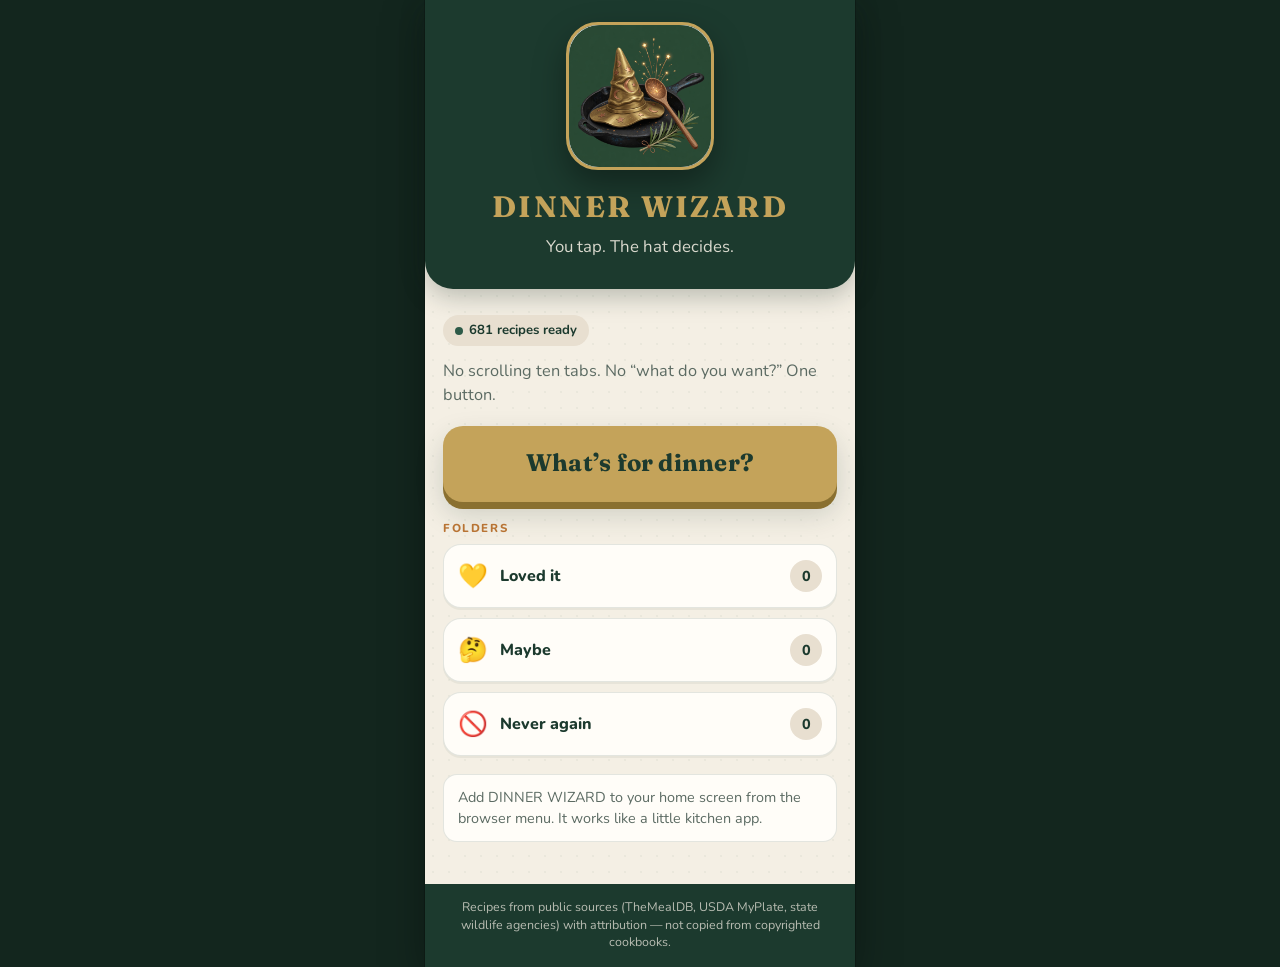
==== index.html @ 242fbac2 "DINNER WIZARD: family dinner picker with 681 public recipes" ====
<!DOCTYPE html>
<html lang="en">
<head>
  <meta charset="utf-8">
  <meta name="viewport" content="width=device-width, initial-scale=1, viewport-fit=cover">
  <meta name="theme-color" content="#1c3a2e">
  <meta name="description" content="DINNER WIZARD — a family dinner picker. You tap. The hat decides.">
  <meta name="apple-mobile-web-app-capable" content="yes">
  <meta name="mobile-web-app-capable" content="yes">
  <meta name="apple-mobile-web-app-status-bar-style" content="black-translucent">
  <meta name="apple-mobile-web-app-title" content="DINNER WIZARD">
  <title>DINNER WIZARD</title>
  <link rel="manifest" href="./manifest.json">
  <link rel="icon" href="./icons/icon.svg" type="image/svg+xml">
  <link rel="apple-touch-icon" href="./icons/wizard.jpg">
  <link rel="preconnect" href="https://fonts.googleapis.com">
  <link rel="preconnect" href="https://fonts.gstatic.com" crossorigin>
  <link href="https://fonts.googleapis.com/css2?family=Fraunces:opsz,wght@9..144,500;9..144,700&family=Nunito:wght@400;600;700;800&display=swap" rel="stylesheet">
  <link rel="stylesheet" href="./styles.css">
</head>
<body>
  <div id="app">
    <a class="skip-link" href="#main">Skip to content</a>
    <header id="top"></header>
    <main id="main"></main>
    <footer class="site-foot">
      <p>Recipes from public sources (TheMealDB, USDA MyPlate, state wildlife agencies) with attribution — not copied from copyrighted cookbooks.</p>
    </footer>
  </div>
  <script src="./app.js" defer></script>
</body>
</html>
---- styles.css ----
:root {
  --forest: #1c3a2e;
  --forest-deep: #13261e;
  --forest-soft: #2d5a48;
  --gold: #c4a35a;
  --gold-bright: #d4b56c;
  --gold-shadow: #8a7030;
  --cream: #f4efe4;
  --cream-dark: #e8dfd0;
  --copper: #b87333;
  --copper-soft: #c4894a;
  --ink: #1a241f;
  --muted: #5c6b63;
  --card: #fffdf8;
  --line: rgba(28, 58, 46, 0.12);
  --loved: #2d5a48;
  --maybe: #8a6a32;
  --never: #8b3a3a;
  --radius: 18px;
  --tap: 56px;
  --safe-top: env(safe-area-inset-top, 0px);
  --safe-bot: env(safe-area-inset-bottom, 0px);
}

*,
*::before,
*::after {
  box-sizing: border-box;
}

html,
body {
  margin: 0;
  padding: 0;
  min-height: 100%;
}

html {
  background: var(--forest-deep);
}

body {
  font-family: Nunito, "Segoe UI", system-ui, sans-serif;
  color: var(--ink);
  background: var(--forest-deep);
  line-height: 1.45;
  -webkit-font-smoothing: antialiased;
  -webkit-text-size-adjust: 100%;
  text-size-adjust: 100%;
}

img {
  max-width: 100%;
  display: block;
}

button,
input {
  font: inherit;
  color: inherit;
}

button {
  touch-action: manipulation;
  -webkit-tap-highlight-color: transparent;
  cursor: pointer;
  user-select: none;
}

h1,
h2,
h3,
.brand,
.serif {
  font-family: Fraunces, Georgia, "Times New Roman", serif;
  font-optical-sizing: auto;
}

#app {
  max-width: 430px;
  margin: 0 auto;
  min-height: 100dvh;
  min-height: 100vh;
  background-color: var(--cream);
  background-image: radial-gradient(rgba(28, 58, 46, 0.045) 1px, transparent 1px);
  background-size: 16px 16px;
  display: flex;
  flex-direction: column;
  box-shadow: 0 0 0 1px rgba(0, 0, 0, 0.2), 0 12px 40px rgba(0, 0, 0, 0.35);
}

.skip-link {
  position: absolute;
  left: -999px;
  top: 0;
  background: var(--gold);
  color: var(--forest);
  padding: 8px 12px;
  z-index: 20;
}

.skip-link:focus {
  left: 8px;
  top: 8px;
}

#main {
  flex: 1;
  padding: 18px 18px 28px;
  padding-bottom: calc(28px + var(--safe-bot));
}

.site-foot {
  padding: 14px 20px calc(16px + var(--safe-bot));
  background: var(--forest);
  color: rgba(244, 239, 228, 0.72);
  font-size: 0.78rem;
  line-height: 1.4;
  text-align: center;
}

.site-foot p {
  margin: 0;
}

/* ----- top bars ----- */

.hero {
  background: var(--forest);
  color: var(--cream);
  text-align: center;
  padding: calc(22px + var(--safe-top)) 22px 30px;
  border-radius: 0 0 28px 28px;
  box-shadow: 0 8px 24px rgba(19, 38, 30, 0.25);
}

.hero-icon {
  width: 148px;
  height: 148px;
  margin: 0 auto;
  border-radius: 32px;
  object-fit: cover;
  border: 3px solid var(--gold);
  box-shadow: 0 14px 32px rgba(0, 0, 0, 0.35);
  background: var(--forest-soft);
}

.hero h1 {
  margin: 16px 0 6px;
  color: var(--gold);
  font-size: 1.85rem;
  letter-spacing: 0.08em;
  font-weight: 700;
}

.hero .tagline {
  margin: 0;
  color: var(--cream);
  opacity: 0.88;
  font-size: 1.05rem;
}

.topbar {
  display: flex;
  align-items: center;
  gap: 10px;
  background: var(--forest);
  color: var(--cream);
  padding: calc(10px + var(--safe-top)) 12px 12px;
  min-height: calc(52px + var(--safe-top));
}

.topbar .brand {
  flex: 1;
  margin: 0;
  color: var(--gold);
  font-size: 1.05rem;
  letter-spacing: 0.07em;
  font-weight: 700;
  text-align: center;
}

.topbar .mark {
  width: 36px;
  height: 36px;
  border-radius: 10px;
  object-fit: cover;
  border: 1.5px solid var(--gold);
}

.icon-btn {
  width: var(--tap);
  height: var(--tap);
  min-width: var(--tap);
  border: 0;
  border-radius: 14px;
  background: rgba(244, 239, 228, 0.08);
  color: var(--gold);
  font-size: 1.4rem;
  display: grid;
  place-items: center;
}

.icon-btn:active {
  background: rgba(196, 163, 90, 0.22);
}

.ghost-space {
  width: var(--tap);
  min-width: var(--tap);
}

/* ----- type ----- */

.screen-title {
  margin: 4px 0 8px;
  font-size: 1.7rem;
  font-weight: 700;
  letter-spacing: 0.01em;
  color: var(--forest);
}

.lead {
  margin: 0 0 18px;
  color: var(--muted);
  font-size: 1.02rem;
}

.kicker {
  margin: 0 0 6px;
  text-transform: uppercase;
  letter-spacing: 0.14em;
  font-size: 0.72rem;
  font-weight: 800;
  color: var(--copper);
}

/* ----- buttons ----- */

.btn {
  display: flex;
  align-items: center;
  justify-content: center;
  gap: 8px;
  width: 100%;
  min-height: var(--tap);
  padding: 12px 16px;
  border: 0;
  border-radius: var(--radius);
  font-weight: 800;
  font-size: 1.05rem;
  text-align: center;
}

.btn:disabled {
  opacity: 0.45;
  cursor: not-allowed;
}

.btn.gold {
  background: var(--gold);
  color: var(--forest);
  box-shadow: 0 5px 0 var(--gold-shadow);
}

.btn.gold:active:not(:disabled) {
  transform: translateY(3px);
  box-shadow: 0 2px 0 var(--gold-shadow);
}

.btn.forest {
  background: var(--forest);
  color: var(--cream);
  box-shadow: 0 5px 0 #0c1c16;
}

.btn.forest:active:not(:disabled) {
  transform: translateY(3px);
  box-shadow: 0 2px 0 #0c1c16;
}

.btn.ghost {
  background: transparent;
  color: var(--forest);
  border: 2px solid var(--forest);
}

.btn.ghost:active:not(:disabled) {
  background: var(--cream-dark);
}

.btn.copper {
  background: var(--copper);
  color: #fff8ee;
  box-shadow: 0 5px 0 #8a5520;
}

.btn.copper:active:not(:disabled) {
  transform: translateY(3px);
  box-shadow: 0 2px 0 #8a5520;
}

.btn.surprise {
  background: linear-gradient(180deg, var(--gold-bright), var(--gold));
  color: var(--forest);
  font-family: Fraunces, Georgia, serif;
  font-size: 1.35rem;
  font-weight: 700;
  min-height: 68px;
  margin-bottom: 16px;
  box-shadow: 0 6px 0 var(--gold-shadow);
  letter-spacing: 0.02em;
}

.btn.surprise:active {
  transform: translateY(3px);
  box-shadow: 0 3px 0 var(--gold-shadow);
}

.btn-dinner {
  display: flex;
  align-items: center;
  justify-content: center;
  width: 100%;
  min-height: 76px;
  margin: 8px 0 18px;
  border: 0;
  border-radius: 20px;
  background: var(--gold);
  color: var(--forest);
  font-family: Fraunces, Georgia, serif;
  font-size: 1.5rem;
  font-weight: 700;
  letter-spacing: 0.01em;
  box-shadow: 0 7px 0 var(--gold-shadow), 0 12px 28px rgba(28, 58, 46, 0.18);
}

.btn-dinner:active {
  transform: translateY(4px);
  box-shadow: 0 3px 0 var(--gold-shadow), 0 6px 16px rgba(28, 58, 46, 0.16);
}

.btn-row {
  display: grid;
  gap: 10px;
  margin-top: 18px;
}

.btn-row.two {
  grid-template-columns: 1fr 1fr;
}

.linkish {
  display: block;
  margin: 12px auto 0;
  background: none;
  border: 0;
  color: var(--forest-soft);
  text-decoration: underline;
  text-underline-offset: 3px;
  font-weight: 700;
  min-height: 44px;
}

/* ----- home ----- */

.home-pad {
  padding-top: 8px;
}

.status-pill {
  display: inline-flex;
  align-items: center;
  gap: 6px;
  margin: 0 0 14px;
  padding: 6px 12px;
  border-radius: 999px;
  background: var(--cream-dark);
  color: var(--forest);
  font-size: 0.82rem;
  font-weight: 700;
}

.status-pill.loading::before,
.status-pill.ready::before {
  content: "";
  width: 8px;
  height: 8px;
  border-radius: 50%;
  background: var(--copper);
}

.status-pill.ready::before {
  background: var(--forest-soft);
}

.tonight-card,
.folder-card,
.choice {
  background: var(--card);
  border: 1px solid var(--line);
  border-radius: var(--radius);
  box-shadow: 0 2px 0 rgba(28, 58, 46, 0.06);
}

.tonight-card {
  padding: 16px;
  margin-bottom: 16px;
}

.tonight-card h3 {
  margin: 0 0 4px;
  font-size: 1.2rem;
  color: var(--forest);
}

.muted {
  color: var(--muted);
  margin: 0;
}

.folder-grid {
  display: grid;
  grid-template-columns: 1fr;
  gap: 10px;
  margin-top: 8px;
}

.folder-card {
  display: flex;
  align-items: center;
  gap: 12px;
  width: 100%;
  min-height: 64px;
  padding: 12px 14px;
  text-align: left;
  background: var(--card);
}

.folder-card .count {
  margin-left: auto;
  background: var(--cream-dark);
  color: var(--forest);
  min-width: 32px;
  height: 32px;
  border-radius: 999px;
  display: grid;
  place-items: center;
  font-weight: 800;
  font-size: 0.9rem;
}

.folder-card .emoji {
  font-size: 1.5rem;
}

.folder-card .name {
  font-weight: 800;
  color: var(--forest);
}

/* ----- steps ----- */

.step-dots {
  display: flex;
  gap: 6px;
  margin: 0 0 14px;
}

.step-dots span {
  flex: 1;
  height: 6px;
  border-radius: 999px;
  background: var(--cream-dark);
}

.step-dots span.on {
  background: var(--gold);
}

.step-dots span.done {
  background: var(--forest-soft);
}

/* ----- protein ----- */

.protein-grid {
  display: grid;
  grid-template-columns: 1fr 1fr;
  gap: 10px;
}

.protein {
  display: flex;
  flex-direction: column;
  align-items: center;
  justify-content: center;
  gap: 4px;
  min-height: 76px;
  padding: 10px 8px;
  border: 1px solid var(--line);
  border-radius: 16px;
  background: var(--card);
  color: var(--forest);
  font-weight: 800;
  font-size: 0.92rem;
  line-height: 1.15;
  text-align: center;
}

.protein .emoji {
  font-size: 1.55rem;
  line-height: 1;
}

.protein:active {
  transform: scale(0.98);
  background: var(--cream-dark);
  border-color: var(--gold);
}

.other-card {
  margin-top: 16px;
  padding: 14px;
  background: var(--card);
  border: 1px dashed var(--copper);
  border-radius: var(--radius);
}

.other-card label {
  display: block;
  font-weight: 800;
  color: var(--forest);
  margin-bottom: 8px;
}

.other-row {
  display: grid;
  grid-template-columns: 1fr auto;
  gap: 8px;
}

.other-row input {
  min-height: var(--tap);
  border: 2px solid var(--line);
  border-radius: 14px;
  padding: 0 14px;
  background: #fff;
  width: 100%;
}

.other-row input:focus {
  outline: 3px solid rgba(196, 163, 90, 0.45);
  border-color: var(--gold);
}

.other-row .btn {
  width: auto;
  min-width: 76px;
  padding: 0 16px;
}

/* ----- choice lists ----- */

.choice-list {
  display: grid;
  gap: 10px;
}

.choice {
  display: grid;
  grid-template-columns: auto 1fr;
  gap: 2px 14px;
  width: 100%;
  min-height: 76px;
  padding: 14px 16px;
  text-align: left;
}

.choice .num {
  grid-row: 1 / span 2;
  align-self: center;
  width: 40px;
  height: 40px;
  border-radius: 12px;
  background: var(--forest);
  color: var(--gold);
  display: grid;
  place-items: center;
  font-family: Fraunces, Georgia, serif;
  font-weight: 700;
  font-size: 1.2rem;
}

.choice .clabel {
  font-weight: 800;
  font-size: 1.08rem;
  color: var(--forest);
}

.choice .blurb {
  color: var(--muted);
  font-size: 0.92rem;
}

.choice:active {
  border-color: var(--gold);
  background: #fff8e8;
}

/* ----- people ----- */

.stepper-card {
  background: var(--card);
  border: 1px solid var(--line);
  border-radius: var(--radius);
  padding: 14px 14px 8px;
  margin-bottom: 12px;
}

.stepper {
  display: grid;
  grid-template-columns: 1fr auto auto auto;
  align-items: center;
  gap: 8px;
  min-height: 72px;
}

.stepper .who {
  font-weight: 800;
  font-size: 1.15rem;
  color: var(--forest);
}

.stepper .sub {
  display: block;
  font-weight: 600;
  font-size: 0.82rem;
  color: var(--muted);
}

.stepper .n {
  width: 48px;
  text-align: center;
  font-family: Fraunces, Georgia, serif;
  font-size: 1.8rem;
  font-weight: 700;
  color: var(--forest);
}

.stepper .nudge {
  width: 52px;
  height: 52px;
  border: 0;
  border-radius: 14px;
  background: var(--forest);
  color: var(--gold);
  font-size: 1.6rem;
  font-weight: 700;
  line-height: 1;
}

.stepper .nudge:disabled {
  opacity: 0.35;
}

.stepper + .stepper {
  border-top: 1px solid var(--line);
  padding-top: 8px;
}

.scale-note {
  margin: 8px 2px 16px;
  color: var(--muted);
  font-size: 0.92rem;
}

.scale-note strong {
  color: var(--forest);
}

/* ----- recipe ----- */

.banner {
  padding: 10px 12px;
  border-radius: 12px;
  background: #f3e6c8;
  color: var(--forest);
  font-weight: 700;
  font-size: 0.92rem;
  margin-bottom: 12px;
}

.banner.warn {
  background: #f3ddd3;
}

.chips {
  display: flex;
  flex-wrap: wrap;
  gap: 6px;
  margin: 0 0 14px;
}

.chip {
  background: var(--cream-dark);
  color: var(--forest);
  border-radius: 999px;
  padding: 5px 10px;
  font-size: 0.78rem;
  font-weight: 800;
}

.dish {
  width: 100%;
  height: 200px;
  object-fit: cover;
  border-radius: 16px;
  margin-bottom: 14px;
  background: var(--forest);
}

.recipe h2 {
  margin: 0 0 6px;
  font-size: 1.65rem;
  color: var(--forest);
  line-height: 1.2;
  overflow-wrap: anywhere;
}

.meta {
  display: flex;
  flex-wrap: wrap;
  gap: 8px 14px;
  margin: 0 0 8px;
  color: var(--muted);
  font-size: 0.95rem;
  font-weight: 700;
}

.source a {
  color: var(--copper);
  font-weight: 800;
  text-underline-offset: 2px;
}

.source {
  margin: 0 0 16px;
  font-size: 0.92rem;
}

.block-title {
  margin: 18px 0 8px;
  font-size: 1.15rem;
  color: var(--forest);
}

.ingredients {
  margin: 0;
  padding: 0;
  list-style: none;
}

.ingredients li {
  position: relative;
  padding: 8px 8px 8px 28px;
  border-bottom: 1px solid var(--line);
}

.ingredients li::before {
  content: "•";
  position: absolute;
  left: 8px;
  color: var(--gold);
  font-weight: 800;
}

.steps {
  margin: 0;
  padding: 0;
  list-style: none;
  counter-reset: step;
}

.steps li {
  counter-increment: step;
  display: grid;
  grid-template-columns: 32px 1fr;
  gap: 10px;
  padding: 10px 0;
  border-bottom: 1px solid var(--line);
}

.steps li::before {
  content: counter(step);
  width: 32px;
  height: 32px;
  border-radius: 10px;
  background: var(--forest);
  color: var(--gold);
  display: grid;
  place-items: center;
  font-family: Fraunces, Georgia, serif;
  font-weight: 700;
}

.empty {
  text-align: center;
  padding: 28px 10px 10px;
}

.empty .hat {
  width: 96px;
  height: 96px;
  margin: 0 auto 12px;
  border-radius: 24px;
  object-fit: cover;
  border: 2px solid var(--gold);
}

/* ----- rate ----- */

.rate-grid {
  display: grid;
  gap: 12px;
  margin-top: 10px;
}

.rate-btn {
  min-height: 72px;
  border: 0;
  border-radius: var(--radius);
  font-weight: 800;
  font-size: 1.15rem;
  display: flex;
  align-items: center;
  justify-content: center;
  gap: 10px;
  color: #fff8ee;
}

.rate-btn.never {
  background: var(--never);
}

.rate-btn.maybe {
  background: var(--maybe);
}

.rate-btn.loved {
  background: var(--loved);
}

.rate-btn:active {
  filter: brightness(0.92);
  transform: translateY(2px);
}

/* ----- folders ----- */

.recipe-row {
  display: flex;
  align-items: center;
  gap: 12px;
  width: 100%;
  min-height: 64px;
  padding: 10px 12px;
  margin-bottom: 8px;
  text-align: left;
  background: var(--card);
  border: 1px solid var(--line);
  border-radius: 14px;
}

.recipe-row .thumb {
  width: 48px;
  height: 48px;
  border-radius: 12px;
  object-fit: cover;
  background: var(--forest);
  flex-shrink: 0;
}

.recipe-row .title {
  font-weight: 800;
  color: var(--forest);
}

.recipe-row .sub {
  color: var(--muted);
  font-size: 0.82rem;
}

.install-hint {
  margin-top: 18px;
  padding: 12px 14px;
  background: var(--card);
  border-radius: 14px;
  border: 1px solid var(--line);
  font-size: 0.9rem;
  color: var(--muted);
}

@media (prefers-reduced-motion: reduce) {
  .btn,
  .btn-dinner,
  .protein,
  .rate-btn {
    transition: none;
  }

  .btn.gold:active,
  .btn.forest:active,
  .btn.surprise:active,
  .btn-dinner:active {
    transform: none;
  }
}
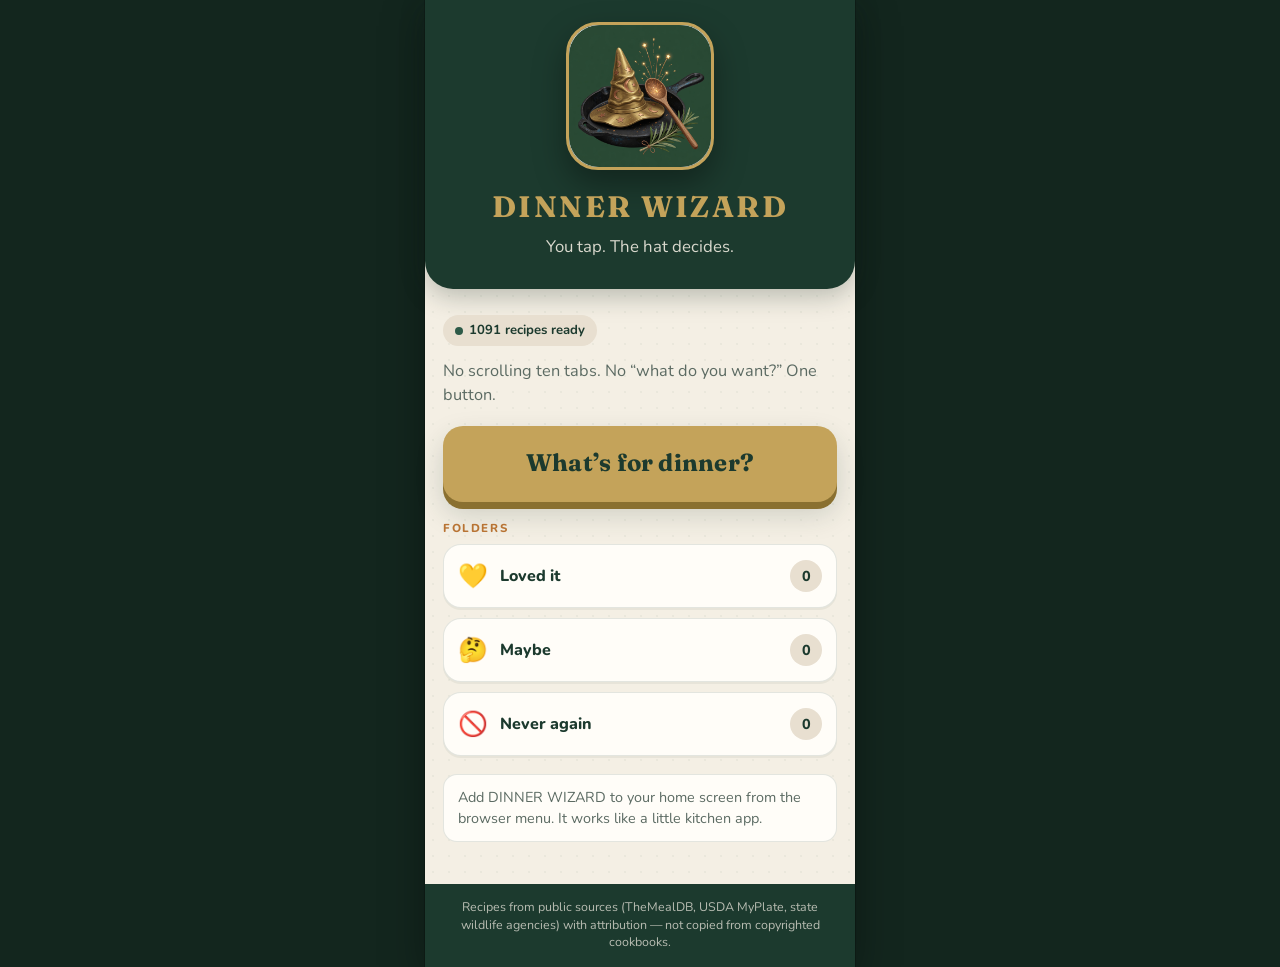
==== commit 7da62ce4: "Hat pick of three names, one-store grocery totals, and paired side recipes" ====
--- a/index.html
+++ b/index.html
@@ -27,6 +27,8 @@
       <p>Recipes from public sources (TheMealDB, USDA MyPlate, state wildlife agencies) with attribution — not copied from copyrighted cookbooks.</p>
     </footer>
   </div>
+  <script src="./grocery.js"></script>
+  <script src="./sides.js"></script>
   <script src="./app.js" defer></script>
 </body>
 </html>
--- a/styles.css
+++ b/styles.css
@@ -519,6 +519,12 @@
   border-color: var(--gold);
 }
 
+.protein.is-on {
+  border-color: var(--gold);
+  background: #fff8e8;
+  box-shadow: 0 0 0 2px var(--gold);
+}
+
 .other-card {
   margin-top: 16px;
   padding: 14px;
@@ -901,6 +907,131 @@
   color: var(--muted);
 }
 
+.hat-list {
+  display: grid;
+  gap: 12px;
+}
+
+.hat-name {
+  width: 100%;
+  min-height: 72px;
+  padding: 16px 18px;
+  border: 1px solid var(--line);
+  border-radius: 18px;
+  background: var(--card);
+  color: var(--forest);
+  font-family: Fraunces, Georgia, serif;
+  font-size: 1.25rem;
+  font-weight: 700;
+  text-align: left;
+  line-height: 1.25;
+  box-shadow: 0 3px 0 rgba(28, 58, 46, 0.08);
+}
+
+.hat-name:active {
+  border-color: var(--gold);
+  background: #fff8e8;
+}
+
+.side-card,
+.grocery-block {
+  margin-top: 18px;
+  padding: 14px;
+  background: var(--card);
+  border: 1px solid var(--line);
+  border-radius: 18px;
+}
+
+.side-card h3 {
+  margin: 0;
+  font-size: 1.2rem;
+  color: var(--forest);
+}
+
+.side-head {
+  display: flex;
+  align-items: flex-start;
+  justify-content: space-between;
+  gap: 10px;
+  margin-bottom: 8px;
+}
+
+.side-head .btn {
+  width: auto;
+  min-width: 72px;
+  min-height: 44px;
+  padding: 8px 12px;
+  font-size: 0.9rem;
+}
+
+.store-switch {
+  display: flex;
+  flex-wrap: wrap;
+  gap: 6px;
+  margin: 10px 0 14px;
+}
+
+.chip-btn {
+  border: 1px solid var(--line);
+  background: var(--cream-dark);
+  color: var(--forest);
+  border-radius: 999px;
+  padding: 8px 12px;
+  font-weight: 800;
+  font-size: 0.82rem;
+}
+
+.chip-btn.on {
+  background: var(--forest);
+  color: var(--gold);
+  border-color: var(--forest);
+}
+
+.total-card {
+  text-align: center;
+  padding: 12px;
+  background: var(--forest);
+  color: var(--cream);
+  border-radius: 16px;
+  margin-bottom: 12px;
+}
+
+.total-card .kicker {
+  color: var(--gold);
+}
+
+.total-price {
+  margin: 0;
+  font-family: Fraunces, Georgia, serif;
+  font-size: 2.2rem;
+  font-weight: 700;
+  color: var(--gold);
+}
+
+.grocery-list {
+  list-style: none;
+  margin: 0;
+  padding: 0;
+}
+
+.grocery-list li {
+  display: flex;
+  justify-content: space-between;
+  gap: 10px;
+  padding: 8px 0;
+  border-bottom: 1px solid var(--line);
+  font-weight: 700;
+}
+
+.grocery-list a {
+  color: var(--forest);
+}
+
+.gprice {
+  color: var(--copper);
+  white-space: nowrap;
+}
+
 @media (prefers-reduced-motion: reduce) {
   .btn,
   .btn-dinner,
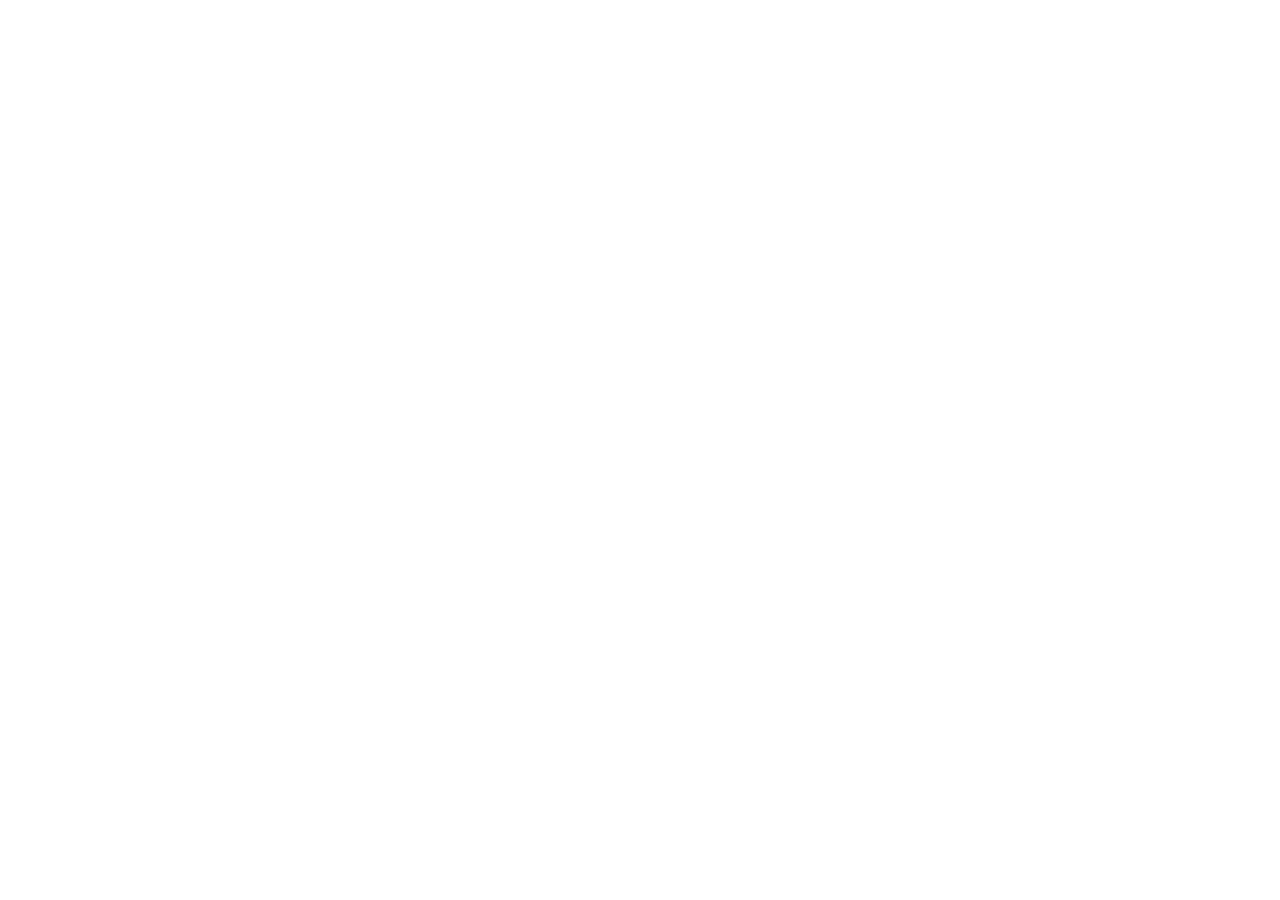
==== commit b585eda8: "Wire accounts to Dinner Wizard Supabase project for password reset email" ====
--- a/index.html
+++ b/index.html
@@ -27,6 +27,7 @@
       <p>Recipes from public sources (TheMealDB, USDA MyPlate, state wildlife agencies) with attribution — not copied from copyrighted cookbooks.</p>
     </footer>
   </div>
+  <script src="https://cdn.jsdelivr.net/npm/@supabase/supabase-js@2"></script>
   <script src="./grocery.js"></script>
   <script src="./sides.js"></script>
   <script src="./app.js" defer></script>
--- a/styles.css
+++ b/styles.css
@@ -583,6 +583,10 @@
   text-align: left;
 }
 
+.choice.plain {
+  grid-template-columns: 1fr;
+}
+
 .choice .num {
   grid-row: 1 / span 2;
   align-self: center;
@@ -855,6 +859,12 @@
 
 .rate-btn.loved {
   background: var(--loved);
+}
+
+.rate-btn.skipped {
+  background: var(--cream-dark);
+  color: var(--forest);
+  border: 2px solid var(--forest);
 }
 
 .rate-btn:active {
@@ -1018,18 +1028,91 @@
   display: flex;
   justify-content: space-between;
   gap: 10px;
-  padding: 8px 0;
+  padding: 10px 0;
   border-bottom: 1px solid var(--line);
   font-weight: 700;
 }
 
 .grocery-list a {
   color: var(--forest);
+}
+
+.gname {
+  color: var(--forest);
+}
+
+.gsku,
+.gbuy {
+  font-size: 0.78rem;
+  font-weight: 600;
+  color: var(--muted);
+  margin-top: 2px;
 }
 
 .gprice {
   color: var(--copper);
   white-space: nowrap;
+  font-size: 1.05rem;
+}
+
+.approx-tag {
+  display: inline-block;
+  font-size: 0.68rem;
+  font-weight: 800;
+  letter-spacing: 0.04em;
+  text-transform: uppercase;
+  background: #f3e6c8;
+  color: var(--gold-shadow);
+  border-radius: 6px;
+  padding: 1px 6px;
+  margin-right: 4px;
+}
+
+.dinner-share {
+  margin: 8px 0 0;
+  color: var(--cream);
+  font-weight: 700;
+}
+
+.specific-block {
+  margin-top: 28px;
+  padding-top: 8px;
+  border-top: 1px solid var(--line);
+}
+
+.auth-form {
+  display: grid;
+  gap: 12px;
+  margin: 12px 0 16px;
+}
+
+.auth-form label {
+  display: grid;
+  gap: 6px;
+  font-weight: 800;
+  color: var(--forest);
+}
+
+.auth-form input {
+  min-height: 52px;
+  border-radius: 14px;
+  border: 1px solid var(--line);
+  padding: 10px 14px;
+  font: inherit;
+  background: var(--card);
+}
+
+.recovery-code {
+  font-family: ui-monospace, Consolas, monospace;
+  font-size: 1.6rem;
+  font-weight: 800;
+  letter-spacing: 0.08em;
+  text-align: center;
+  padding: 16px;
+  background: var(--card);
+  border: 2px dashed var(--gold);
+  border-radius: 16px;
+  color: var(--forest);
 }
 
 @media (prefers-reduced-motion: reduce) {
